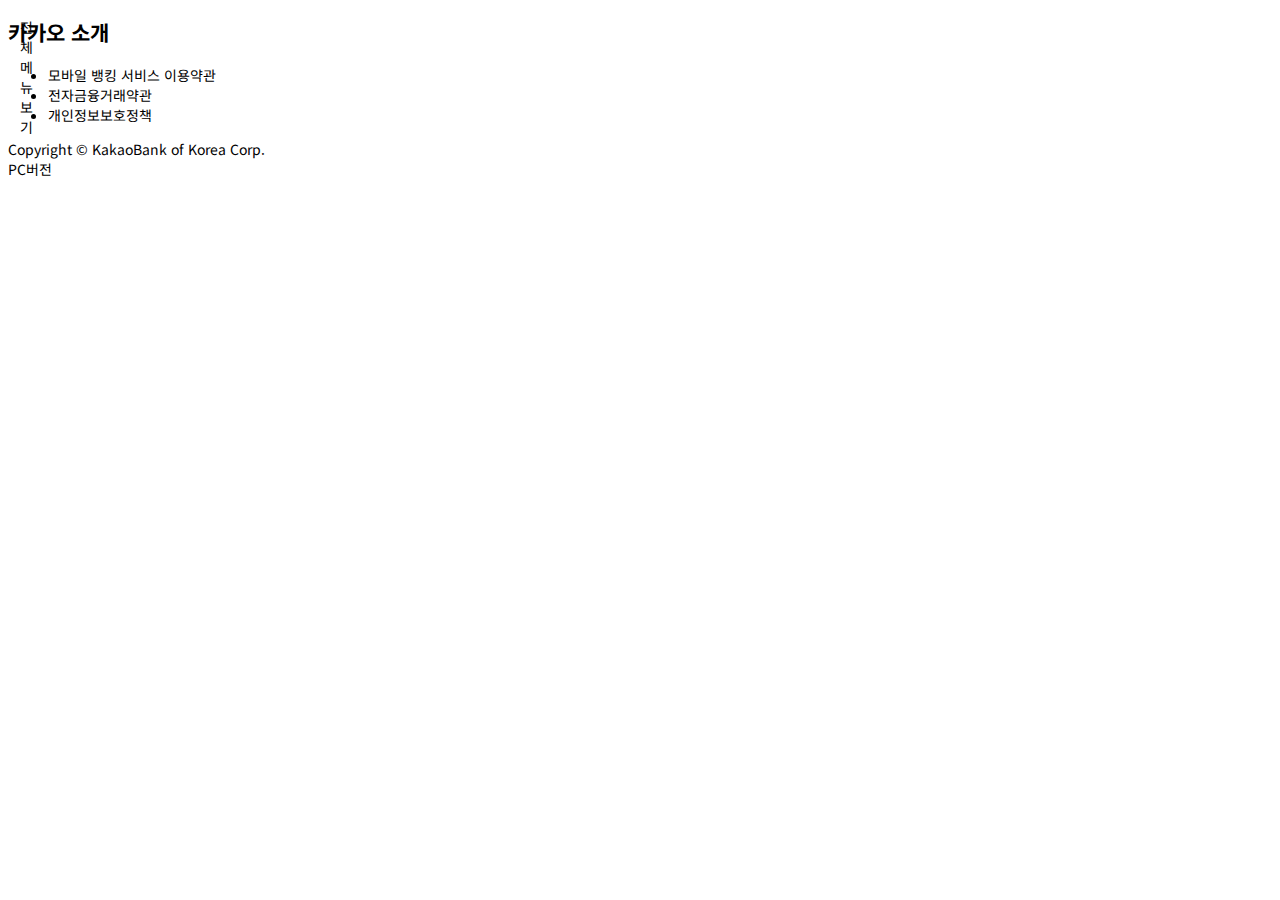
==== sub1_about_kakao.html @ bb600fb6 "안녕" ====
<!DOCTYPE html>
<html lang="ko">
<head>
  <meta charset="UTF-8">
  <meta http-equiv="X-UA-Compatible" content="IE=edge">
  <meta name="viewport" content="width=device-width, initial-scale=1.0">
  <title>카카오뱅크 - 소개</title>
  <link rel="stylesheet" href="css/my-reset.css">
  <link rel="stylesheet" href="css/header.css">
  <link rel="stylesheet" href="css/footer.css">
  
  <link rel="stylesheet" href="css/main_section.css">
</head>
<body>
  <div id="wrap">
      <header>
        <h1><a href="index.html">카카오뱅크</a></h1>
        <nav>
          <button class="btn_show_all_menu">전체 메뉴 보기</button>
          <div class="all_menu">
            <div class="menu_box">
              <h2>카카오뱅크 전체 메뉴</h2>
              <ul>
                <li><a href="sub1_about_kakao.html">카카오뱅크 소개</a></li>
                <li><a href="sub2_notice_event.html">공지/이벤트</a></li>
                <li><a href="sub3_faq.html">자주묻는질문</a></li>
              </ul>
              <button class="btn_hide_all_menu">전체 메뉴 닫기</button>
            </div>
          </div>
        </nav>
      </header>
      
      <section>
        <h2>카카오 소개</h2>
      </section>
      
      <footer>
        <ul>
          <li><a href="#">모바일 뱅킹 서비스 이용약관</a></li>
          <li><a href="#">전자금융거래약관</a></li>
          <li><a href="#">개인정보보호정책</a></li>
        </ul>
        <p>
          Copyright &copy; KakaoBank of Korea Corp.
          <a href="https://www.kakaobank.com">PC버전</a>
        </p>
      </footer>
  </div>
</body>
</html>
---- css/header.css ----
.bgico {
    background-image: url(../images/kabang.png);
    background-repeat: no-repeat;
    overflow: hidden;
    color: transparent;
}
#wrap {
    min-width: 360px;
}
header {
    position: absolute;
    top: 0;
    left: 0;
    width: 100%;
    padding: 16px 14px;
}
header h1 {
    color: #fff;
    text-align: center;
}
header h1 a {
    display: inline-block;
    width: 80px;
    height: 15px;
    background-position-y: -20px;

    position: relative;
    z-index: 10;
}
header nav {
    position: absolute;
    top: 0;
    left: 0;
    width: 100%;
    padding: 16px 14px;
}
header nav .btn_show_all_menu {
    width: 19px;
    height: 15px;
    background-position: -80px -20px;
}
header nav .all_menu {
    display: none;
    background-color: rgba(0, 0, 0, 0.4);
    position: fixed;
    top: 0;
    left: 0;
    width: 100%;
    height: 100%;

    z-index: 20;
}
header nav .all_menu .menu_box {
    background-color: #fff;
    padding-top: 16px;
}
header nav .all_menu .menu_box h2 {
    width: 80px;
    height: 14px;
    margin: auto;
}
header nav .all_menu .menu_box ul {
    padding: 16px;
}
header nav .all_menu .menu_box ul li:not(:last-child) {
    border-bottom: 1px solid #f5f5f5;
}
header nav .all_menu .menu_box ul li a {
    padding: 20px 0;
}
header nav .all_menu .menu_box ul li a:hover {
    font-weight: bold;
}
header nav .btn_hide_all_menu {
    width: 22px;
    height: 20px;
    background-position: -57px -38px;

    position: absolute;
    top: 14px;
    left: 14px;
}
---- css/main_section.css ----
.inner {
    width: 360px;
    padding: 0 18px;
    margin: auto;
}
.a-center {
    text-align: center;
}

.visual {
    height: 386px;
    background-color: #333;
    background-image: url(../images/bg_main_3.jpg);
    background-size: cover;
    background-position: center;

    color: #fff;
}
.visual h2 {
    padding-top: 127px;
    font-size: 30px;
    line-height: 1.3;
}
.visual p {
    padding-top: 28px;
    display: flex;
    width: 254px;
    margin: auto;
    justify-content: space-between;
}
.visual p a {
    border: 1px solid #fff;
    border-radius: 5px;
    display: flex;
    align-items: center;
    justify-content: center;

    width: 122px;
    height: 45px;
}
.visual p i {
    display: inline-block;
    width: 18px;
    height: 20px;
    margin-right: 8px;
}
.visual p i.google {
    background-position: 0 -119px;
}
.visual p i.apple {
    background-position: -18px -119px;
}

section > div {
    padding-top: 60px;
}
section h3 {
    font-size: 24px;
    line-height: 1.35;
}
section p {
    font-size: 13px;
    color: #696969;
    line-height: 1.5;
    padding-top: 20px;
}
section img {
    margin-top: 30px;
}

.con2, .con6 {
    background-color: #f7f7f7;
}
.con4 {
    background-color: #559cde;
}

.con1 {
    padding-bottom: 60px;
}
.con2 {
    position: relative;
}
.con2 .more {
    position: absolute;
    bottom: 25px;
    left: 0;
    width: 100%;
}
.con2 .more a {
    width: 224px;
    height: 40px;
    background-color: #fff;
    border-radius: 20px;
    margin: auto;
    text-align: center;
    line-height: 40px;
    color: #003f85;
    font-weight: bold;
    border: 1px solid #b5baba;
}
.con4 h3, .con4 p {
    color: #fff;
}
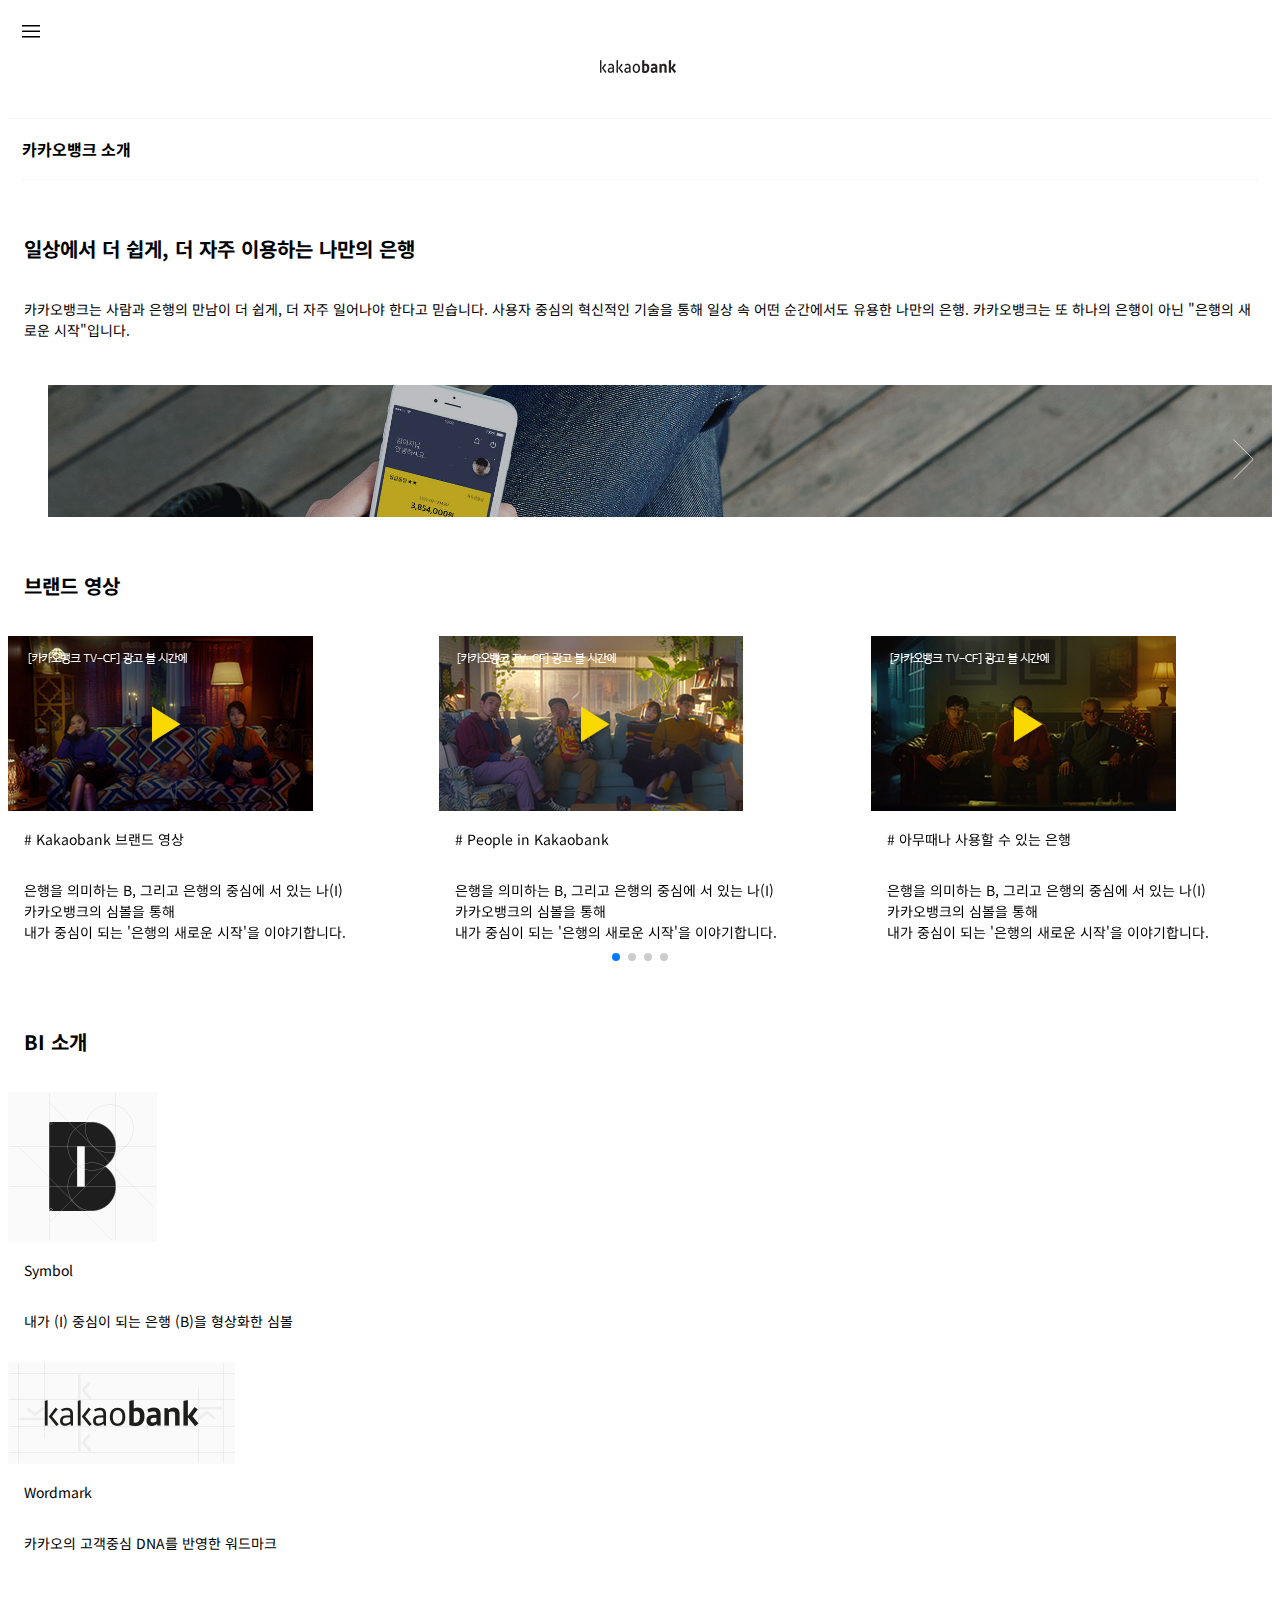
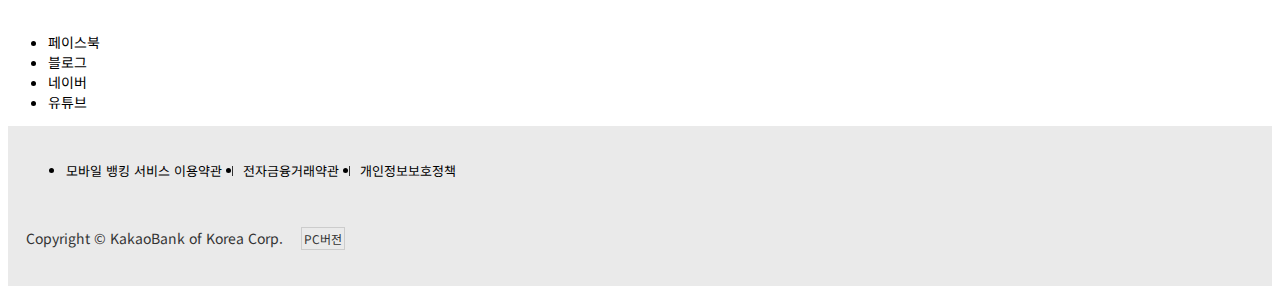
==== commit 1b2941ea: "0629" ====
--- a/sub1_about_kakao.html
+++ b/sub1_about_kakao.html
@@ -8,31 +8,179 @@
   <link rel="stylesheet" href="css/my-reset.css">
   <link rel="stylesheet" href="css/header.css">
   <link rel="stylesheet" href="css/footer.css">
-  
-  <link rel="stylesheet" href="css/main_section.css">
+  <link rel="stylesheet" href="css/header-sub.css">
+
+  <link rel="stylesheet" href="css/sub1-sec.css">
+
+  <!-- Link Swiper's CSS -->
+  <link rel="stylesheet" href="https://unpkg.com/swiper/swiper-bundle.min.css">
 </head>
 <body>
   <div id="wrap">
       <header>
-        <h1><a href="index.html">카카오뱅크</a></h1>
+        <h1><a href="index.html" class="bgico">카카오뱅크</a></h1>
         <nav>
-          <button class="btn_show_all_menu">전체 메뉴 보기</button>
+          <button class="btn_show_all_menu bgico">전체 메뉴 보기</button>
           <div class="all_menu">
             <div class="menu_box">
-              <h2>카카오뱅크 전체 메뉴</h2>
+              <h2 class="bgico">카카오뱅크 전체 메뉴</h2>
               <ul>
                 <li><a href="sub1_about_kakao.html">카카오뱅크 소개</a></li>
                 <li><a href="sub2_notice_event.html">공지/이벤트</a></li>
                 <li><a href="sub3_faq.html">자주묻는질문</a></li>
               </ul>
-              <button class="btn_hide_all_menu">전체 메뉴 닫기</button>
+              <button class="btn_hide_all_menu bgico">전체 메뉴 닫기</button>
             </div>
           </div>
         </nav>
       </header>
       
       <section>
-        <h2>카카오 소개</h2>
+        <h2>카카오뱅크 소개</h2>
+        <div class="con1">
+          <h3>일상에서 더 쉽게, 더 자주 이용하는 나만의 은행</h3>
+          <p>
+            카카오뱅크는 사람과 은행의 만남이 더 쉽게, 더 자주 일어나야 한다고 믿습니다. 사용자 중심의 혁신적인 기술을 통해 일상 속 어떤 순간에서도 유용한 나만의 은행. 카카오뱅크는 또 하나의 은행이 아닌 "은행의 새로운 시작"입니다.
+          </p>
+          <div class="slide">
+            <ul>
+              <li>
+                <img src="images/img_1.jpg" alt="Kakao">
+                <p class="mess">
+                  <span>B</span>
+                  더 쉬운
+                </p>
+                <p class="pages"><span>1</span> / 4</p>
+              </li>
+              <li>
+                <img src="images/img_2.jpg" alt="Kakao">
+                <p class="mess">
+                  <span>B</span>
+                  더 자주
+                </p>
+                <p class="pages"><span>2</span> / 4</p>
+              </li>
+              <li>
+                <img src="images/img_3.jpg" alt="Kakao">
+                <p class="mess">
+                  <span>B</span>
+                  가장 유용한
+                </p>
+                <p class="pages"><span>3</span> / 4</p>
+              </li>
+              <li>
+                <img src="images/img_4.jpg" alt="Kakao">
+                <p class="mess">
+                  <span>B</span>
+                  은행
+                </p>
+                <p class="pages"><span>4</span> / 4</p>
+              </li>
+            </ul>
+            <p class="btns">
+              <button class="btn_prev bgico">이전</button>
+              <button class="btn_next bgico">다음</button>
+            </p>
+          </div>
+        </div>
+
+        <div class="con2">
+          <h3>브랜드 영상</h3>
+          <div class="swiper mySwiper">
+            <div class="swiper-wrapper">
+              <div class="swiper-slide">
+                <a href="https://youtu.be/ysPg4-mSIJo" target="_blank">
+                  <img src="images/video1.png" alt="홍보 영상">
+                </a>
+                <p class="tit"># Kakaobank 브랜드 영상</p>
+                <p class="txt">
+                  은행을 의미하는 B, 그리고 은행의 중심에 서 있는 나(I)<br>
+                  카카오뱅크의 심볼을 통해<br>
+                  내가 중심이 되는 '은행의 새로운 시작'을 이야기합니다.
+                </p>
+              </div>
+              <div class="swiper-slide">
+                <a href="https://youtu.be/ysPg4-mSIJo" target="_blank">
+                  <img src="images/video2.png" alt="홍보 영상">
+                </a>
+                <p class="tit"># People in Kakaobank</p>
+                <p class="txt">
+                  은행을 의미하는 B, 그리고 은행의 중심에 서 있는 나(I)<br>
+                  카카오뱅크의 심볼을 통해<br>
+                  내가 중심이 되는 '은행의 새로운 시작'을 이야기합니다.
+                </p>
+              </div>
+              <div class="swiper-slide">
+                <a href="https://youtu.be/ysPg4-mSIJo" target="_blank">
+                  <img src="images/video3.png" alt="홍보 영상">
+                </a>
+                <p class="tit"># 아무때나 사용할 수 있는 은행</p>
+                <p class="txt">
+                  은행을 의미하는 B, 그리고 은행의 중심에 서 있는 나(I)<br>
+                  카카오뱅크의 심볼을 통해<br>
+                  내가 중심이 되는 '은행의 새로운 시작'을 이야기합니다.
+                </p>
+              </div>
+              <div class="swiper-slide">
+                <a href="https://youtu.be/ysPg4-mSIJo" target="_blank">
+                  <img src="images/video1.png" alt="홍보 영상">
+                </a>
+                <p class="tit"># Kakaobank 브랜드 영상</p>
+                <p class="txt">
+                  은행을 의미하는 B, 그리고 은행의 중심에 서 있는 나(I)<br>
+                  카카오뱅크의 심볼을 통해<br>
+                  내가 중심이 되는 '은행의 새로운 시작'을 이야기합니다.
+                </p>
+              </div>
+              <div class="swiper-slide">
+                <a href="https://youtu.be/ysPg4-mSIJo" target="_blank">
+                  <img src="images/video2.png" alt="홍보 영상">
+                </a>
+                <p class="tit"># People in Kakaobank</p>
+                <p class="txt">
+                  은행을 의미하는 B, 그리고 은행의 중심에 서 있는 나(I)<br>
+                  카카오뱅크의 심볼을 통해<br>
+                  내가 중심이 되는 '은행의 새로운 시작'을 이야기합니다.
+                </p>
+              </div>
+              <div class="swiper-slide">
+                <a href="https://youtu.be/ysPg4-mSIJo" target="_blank">
+                  <img src="images/video3.png" alt="홍보 영상">
+                </a>
+                <p class="tit"># 아무때나 사용할 수 있는 은행</p>
+                <p class="txt">
+                  은행을 의미하는 B, 그리고 은행의 중심에 서 있는 나(I)<br>
+                  카카오뱅크의 심볼을 통해<br>
+                  내가 중심이 되는 '은행의 새로운 시작'을 이야기합니다.
+                </p>
+              </div>
+            </div>
+            <div class="swiper-pagination"></div>
+          </div>
+        </div>
+
+        <div class="con3">
+          <h3>BI 소개</h3>
+          <div class="symbol">
+            <img src="images/bi1.png" alt="symbol">
+            <p class="tit">Symbol</p>
+            <p class="txt">내가 (I) 중심이 되는 은행 (B)을 형상화한 심볼</p>
+          </div>
+          <div class="symbol">
+            <img src="images/bi2.png" alt="wordmark">
+            <p class="tit">Wordmark</p>
+            <p class="txt">카카오의 고객중심 DNA를 반영한 워드마크</p>
+          </div>
+        </div>
+        <div class="con4">
+          <h3 class="hide">SNS 모음</h3>
+          <ul>
+            <li><a href="#">페이스북</a></li>
+            <li><a href="#">블로그</a></li>
+            <li><a href="#">네이버</a></li>
+            <li><a href="#">유튜브</a></li>
+          </ul>
+        </div>
       </section>
       
       <footer>
@@ -47,5 +195,22 @@
         </p>
       </footer>
   </div>
+
+  <script src="https://code.jquery.com/jquery-3.6.0.min.js"></script>
+  <script src="js/common.js"></script>
+  <!-- Swiper JS -->
+  <script src="https://unpkg.com/swiper/swiper-bundle.min.js"></script>
+  
+  <!-- Initialize Swiper -->
+  <script>
+    var swiper = new Swiper('.mySwiper', {
+      slidesPerView: 3,
+      spaceBetween: 30,
+      pagination: {
+        el: '.swiper-pagination',
+        clickable: true,
+      },
+    });
+  </script>
 </body>
 </html>--- a/css/footer.css
+++ b/css/footer.css
@@ -0,0 +1,34 @@
+footer {
+    padding: 22px 18px;
+    background-color: #eaeaea;
+}
+footer ul {
+    display: flex;
+    padding-bottom: 18px;
+    font-size: 13px;
+}
+footer ul li {
+    padding-right: 10px;
+    padding-bottom: 15px;
+}
+footer ul li a::after {
+    content: '';
+    display: inline-block;
+    width: 1px;
+    height: 10px;
+    background-color: #333;
+    margin-left: 10px;
+}
+footer ul li:last-child a::after {
+    display: none;
+}
+footer p {
+    color: #333;
+}
+footer p a {
+    display: inline-block;
+    border: 1px solid #ccc;
+    font-size: 12px;
+    padding: 2px;
+    margin-left: 14px;
+}--- a/css/header-sub.css
+++ b/css/header-sub.css
@@ -0,0 +1,10 @@
+header {
+    position: relative;
+    border-bottom: 1px solid #f6f6f6;
+}
+header h1 a {
+    background-position-y: 0;
+}
+header nav .btn_show_all_menu {
+    background-position: -80px 0px;
+}--- a/css/sub1-sec.css
+++ b/css/sub1-sec.css
@@ -0,0 +1,55 @@
+section h2 {
+    font-size: 16px;
+    padding: 18px 0;
+    border-bottom: 1px solid #f6f6f6;
+    margin: 0 14px;
+}
+section > div {
+    padding-top: 34px;
+}
+section > div h3 {
+    font-size: 20px;
+    padding-bottom: 16px;
+    padding-left: 16px;
+}
+section > div p {
+    line-height: 1.5;
+    padding: 0px 16px 16px 16px;
+}
+
+.con1 .slide {
+    height: 146px;
+    overflow: hidden;
+    position: relative;
+}
+.con1 .slide ul {}
+.con1 .slide ul li {}
+.con1 .slide ul li p {}
+.con1 .slide ul li p.mess {}
+.con1 .slide ul li p.mess span {}
+.con1 .slide ul li p.pages {}
+.con1 .slide ul li p.pages span {}
+.con1 .slide .btns {
+    position: absolute;
+    top: 36%;
+    left: 0;
+    width: 100%;
+    color: #fff;
+
+    display: flex;
+    justify-content: space-between;
+}
+.con1 .slide .btns .btn_prev {
+    background-position: -78px -113px;
+    width: 25px;
+    height: 48px;
+}
+.con1 .slide .btns .btn_next {
+    background-position: -53px -113px;
+    width: 25px;
+    height: 48px;
+}
+
+.con2 {}
+.con3 {}
+.con4 {}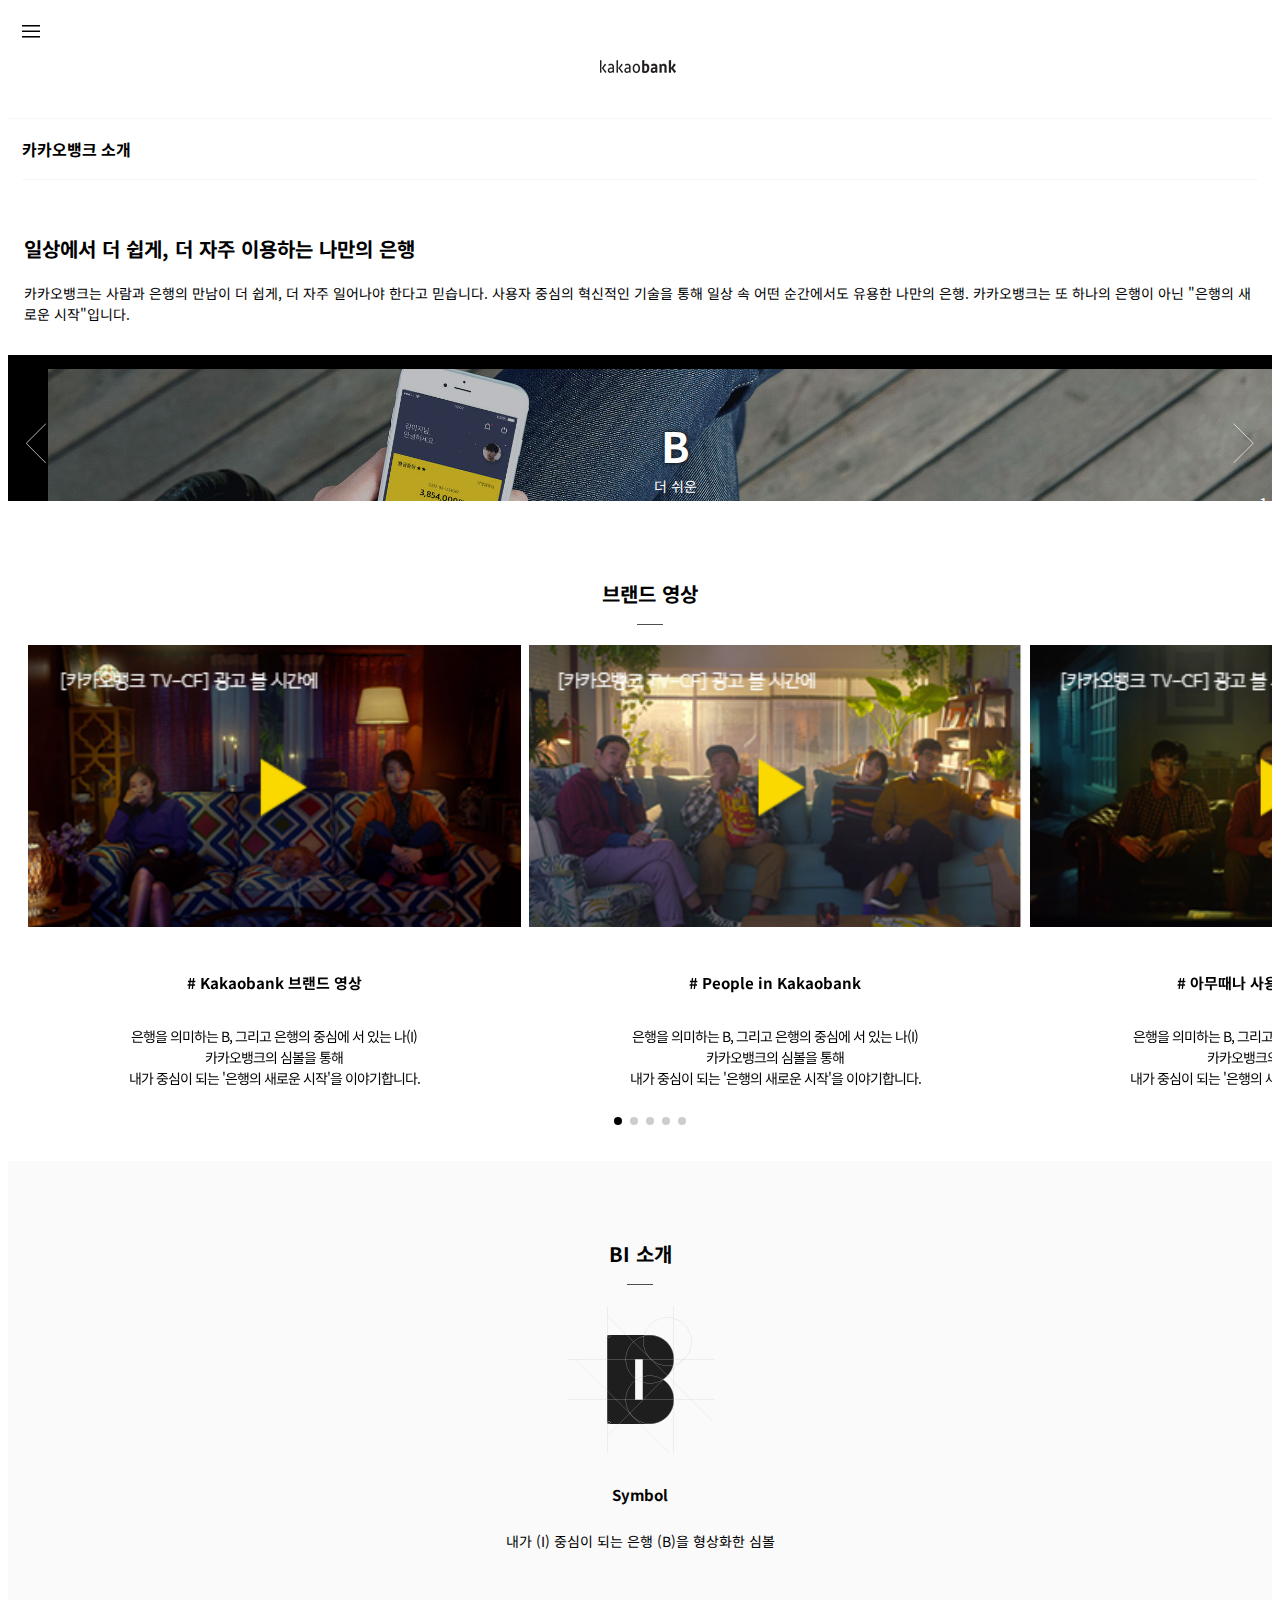
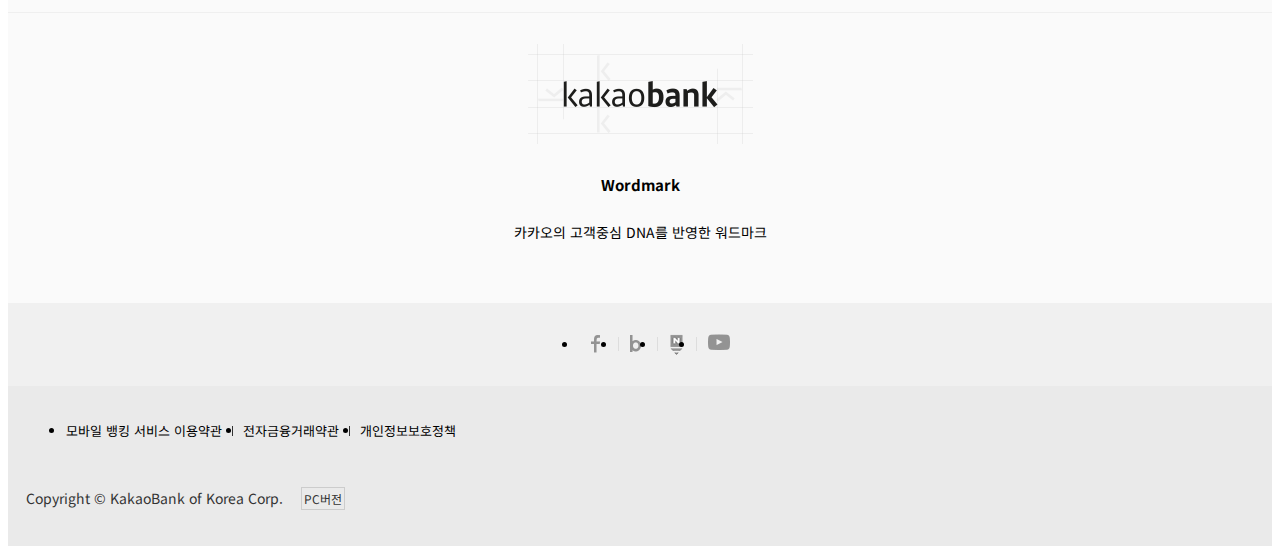
==== commit a2e43b29: "서브페이지 완성" ====
--- a/sub1_about_kakao.html
+++ b/sub1_about_kakao.html
@@ -85,7 +85,7 @@
         </div>
 
         <div class="con2">
-          <h3>브랜드 영상</h3>
+          <h3 class="center">브랜드 영상</h3>
           <div class="swiper mySwiper">
             <div class="swiper-wrapper">
               <div class="swiper-slide">
@@ -160,13 +160,13 @@
         </div>
 
         <div class="con3">
-          <h3>BI 소개</h3>
+          <h3 class="center">BI 소개</h3>
           <div class="symbol">
             <img src="images/bi1.png" alt="symbol">
             <p class="tit">Symbol</p>
             <p class="txt">내가 (I) 중심이 되는 은행 (B)을 형상화한 심볼</p>
           </div>
-          <div class="symbol">
+          <div class="wordmark">
             <img src="images/bi2.png" alt="wordmark">
             <p class="tit">Wordmark</p>
             <p class="txt">카카오의 고객중심 DNA를 반영한 워드마크</p>
@@ -175,10 +175,10 @@
         <div class="con4">
           <h3 class="hide">SNS 모음</h3>
           <ul>
-            <li><a href="#">페이스북</a></li>
-            <li><a href="#">블로그</a></li>
-            <li><a href="#">네이버</a></li>
-            <li><a href="#">유튜브</a></li>
+            <li><a href="#" class="bgico fa">페이스북</a></li>
+            <li><a href="#" class="bgico bl">블로그</a></li>
+            <li><a href="#" class="bgico na">네이버</a></li>
+            <li><a href="#" class="bgico yo">유튜브</a></li>
           </ul>
         </div>
       </section>
@@ -198,14 +198,16 @@
 
   <script src="https://code.jquery.com/jquery-3.6.0.min.js"></script>
   <script src="js/common.js"></script>
+  <script src="js/sub1.js"></script>
+
   <!-- Swiper JS -->
   <script src="https://unpkg.com/swiper/swiper-bundle.min.js"></script>
   
   <!-- Initialize Swiper -->
   <script>
     var swiper = new Swiper('.mySwiper', {
-      slidesPerView: 3,
-      spaceBetween: 30,
+      slidesPerView: 2.5,
+      spaceBetween: 8,
       pagination: {
         el: '.swiper-pagination',
         clickable: true,
--- a/css/sub1-sec.css
+++ b/css/sub1-sec.css
@@ -10,7 +10,7 @@
 section > div h3 {
     font-size: 20px;
     padding-bottom: 16px;
-    padding-left: 16px;
+    padding: 0 16px;
 }
 section > div p {
     line-height: 1.5;
@@ -21,14 +21,42 @@
     height: 146px;
     overflow: hidden;
     position: relative;
+    background-color: #000;
 }
-.con1 .slide ul {}
-.con1 .slide ul li {}
-.con1 .slide ul li p {}
-.con1 .slide ul li p.mess {}
-.con1 .slide ul li p.mess span {}
-.con1 .slide ul li p.pages {}
-.con1 .slide ul li p.pages span {}
+.con1 .slide ul {
+    display: flex;
+    width: 400%;
+    position: absolute;
+    left: 0;
+}
+.con1 .slide ul li {
+    position: relative;
+}
+.con1 .slide ul li p {
+    position: absolute;
+    top: 0;
+    left: 0;
+    width: 100%;
+    text-align: center;
+    color: #fff;
+}
+.con1 .slide ul li p.mess {
+    top: 30px;
+}
+.con1 .slide ul li p.mess span {
+    font-size: 3em;
+    display: block;
+    font-weight: bold;
+    text-shadow: 0 0 5px #000;
+}
+.con1 .slide ul li p.pages {
+    top: 110px;
+    text-align: right;
+    font-size: 12px;
+}
+.con1 .slide ul li p.pages span {
+    font-size: 16px;
+}
 .con1 .slide .btns {
     position: absolute;
     top: 36%;
@@ -50,6 +78,94 @@
     height: 48px;
 }
 
-.con2 {}
-.con3 {}
-.con4 {}+section h3.center {
+    text-align: center;
+    padding-top: 24px;
+}
+section h3.center::after {
+    content: '';
+    display: block;
+    width: 26px;
+    height: 1px;
+    background-color: #4d4d4d;
+    margin: 16px auto;
+}
+
+.con2 {
+    padding-left: 20px;
+}
+.con2 .mySwiper img {
+   width: 100%;
+}
+.con2 .mySwiper .tit {
+    text-align: center;
+    padding-top: 26px;
+    font-weight: bold;
+    font-size: 15px;
+}
+.con2 .mySwiper .txt {
+    text-align: center;
+    letter-spacing: -1px;
+    padding: 0 20px;
+    margin-bottom: 48px;
+}
+.con2 .mySwiper .swiper-pagination-bullet-active {
+    background-color: #000;
+}
+
+.con3 {
+    margin-top: 24px;
+    background-color: #fafafa;
+    text-align: center;
+    padding-bottom: 30px;
+}
+.con3 .symbol {
+    border-bottom: 1px solid #efefef;
+    padding-bottom: 30px;
+    margin-bottom: 30px;
+}
+.con3 .tit {
+    font-size: 15px;
+    font-weight: bold;
+    padding-top: 10px;
+    padding-bottom: 10px;
+}
+
+.con4 {
+    padding-top: 16px !important;
+    padding-bottom: 16px;
+    background-color: #f0f0f0;
+}
+.con4 ul {
+    display: flex;
+    justify-content: center;
+}
+.con4 ul li {
+    padding: 0 12px;
+    position: relative;
+}
+.con4 ul li:not(:first-child) ::after {
+    content: '';
+    display: inline-block;
+    width: 1px;
+    height: 14px;
+    background-color: #ddd;
+    position: absolute;
+    top: 4px;
+    left: 0;
+}
+.con4 ul li a {
+    width: 15px;
+    height: 23px;
+    background-position-y: -138px;
+}
+.con4 ul li a.bl {
+    background-position-x: -15px;
+}
+.con4 ul li a.na {
+    background-position-x: -116px;
+}
+.con4 ul li a.yo {
+    width: 22px;
+    background-position-x: -30px;
+}